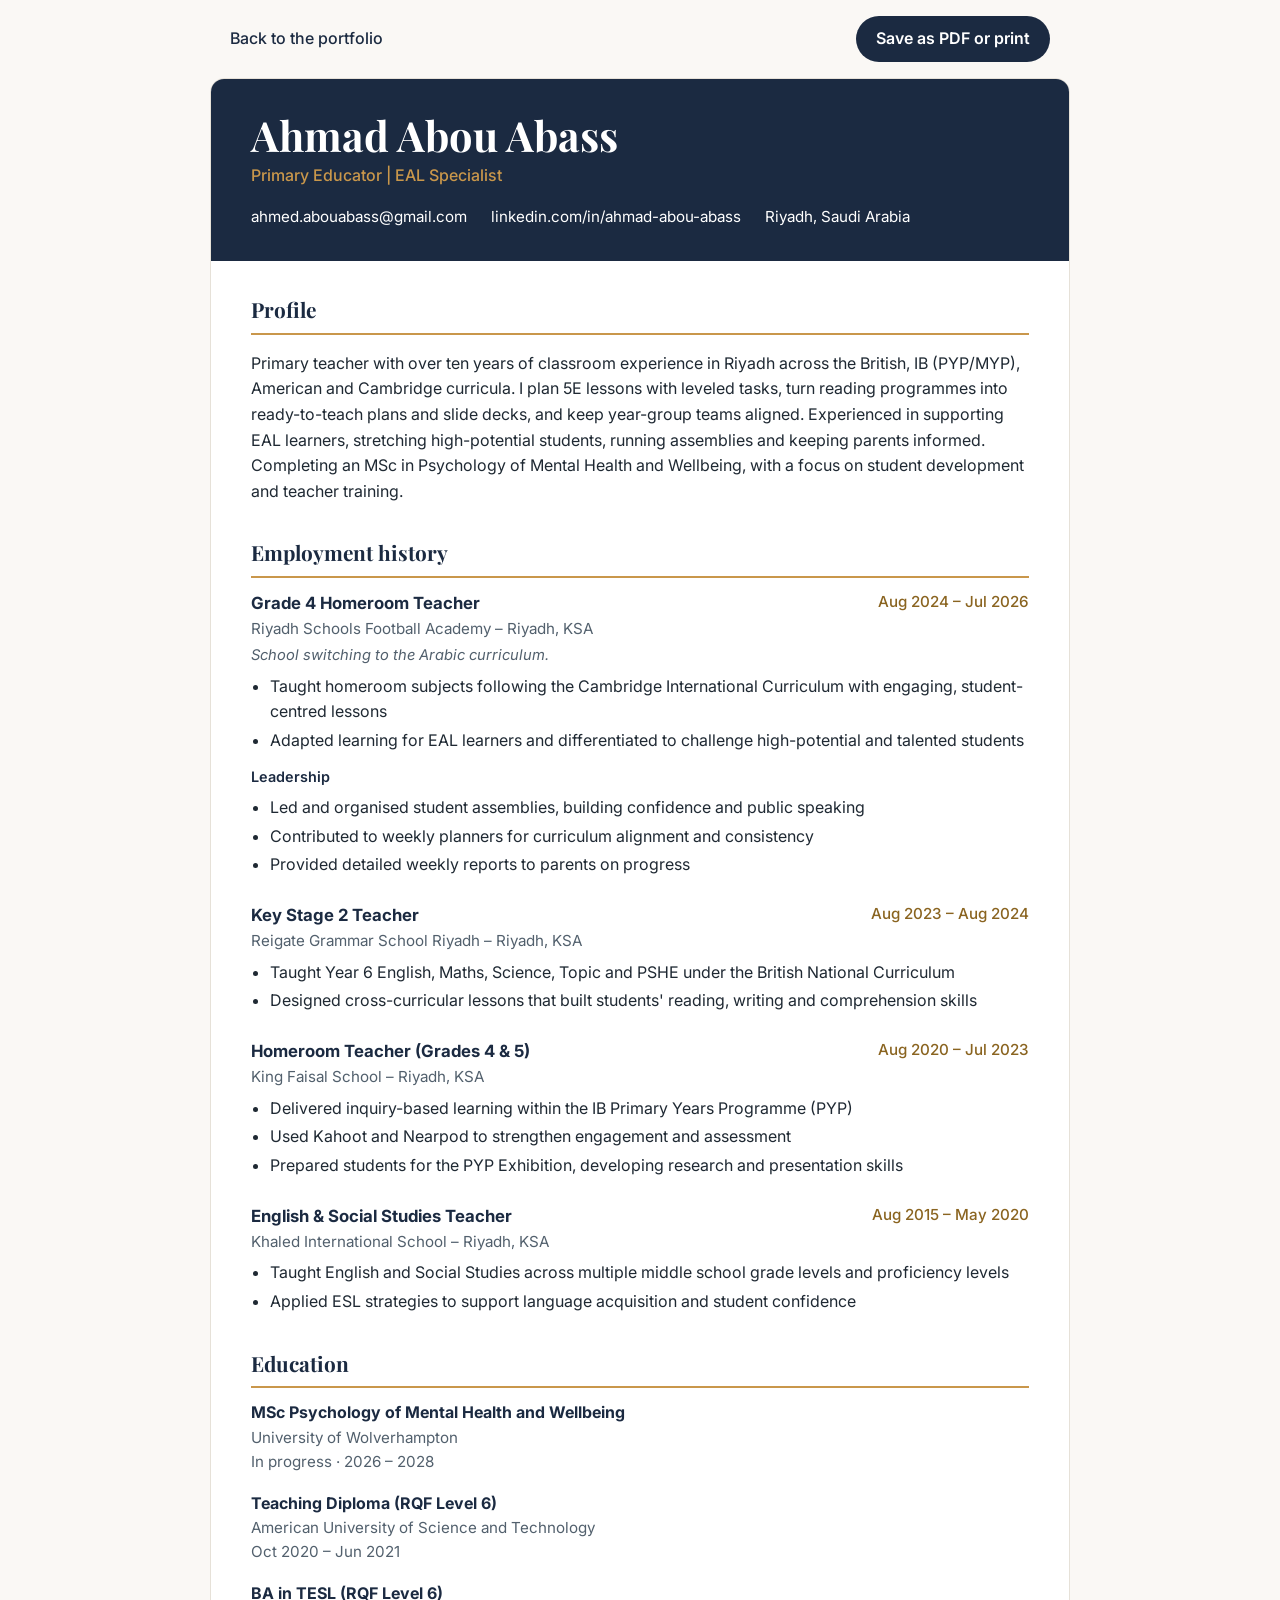
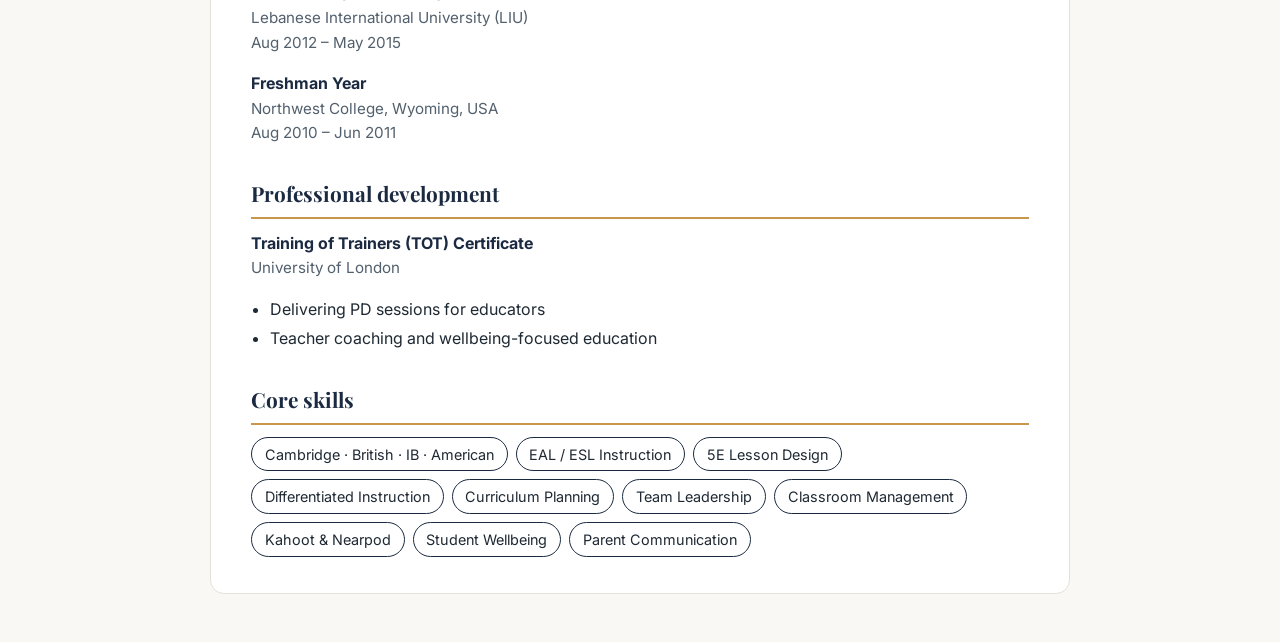
==== cv/index.html @ 603b6f7d "CV as a printable page without phone number; add Morning Ritual card Co-Authored-By: Claude Sonnet 5" ====
<!DOCTYPE html>
<html lang="en">
<head>
<meta charset="UTF-8">
<meta name="viewport" content="width=device-width, initial-scale=1">
<title>Ahmad Abou Abass | Curriculum Vitae</title>
<meta name="description" content="Curriculum vitae of Ahmad Abou Abass, primary educator and EAL specialist in Riyadh.">
<meta name="theme-color" content="#1B2A41">
<link rel="canonical" href="https://ahmedabouabass.github.io/Ahmad-Portfolio/cv/">
<link rel="preconnect" href="https://fonts.googleapis.com">
<link rel="preconnect" href="https://fonts.gstatic.com" crossorigin>
<link href="https://fonts.googleapis.com/css2?family=Inter:wght@400;500;600&family=Playfair+Display:wght@600;700&display=swap" rel="stylesheet">
<style>
:root{--navy:#1B2A41;--gold:#C9974B;--gold-dark:#8A6420;--ink:#1F2933;--muted:#52606D;--bg:#FAF8F5;--line:#E6E1D8}
*{box-sizing:border-box}
body{margin:0;font-family:Inter,system-ui,-apple-system,"Segoe UI",Roboto,Arial,sans-serif;color:var(--ink);background:var(--bg);line-height:1.6;font-size:16px}
a{color:var(--navy)}
.bar{display:flex;flex-wrap:wrap;gap:.75rem 1.5rem;justify-content:space-between;align-items:center;max-width:860px;margin:0 auto;padding:1rem 1.25rem}
.bar a.back{text-decoration:none;font-weight:500}
.bar button{font:inherit;font-weight:600;border:0;border-radius:999px;padding:.65rem 1.25rem;background:var(--navy);color:#fff;cursor:pointer}
.bar button:focus-visible,.bar a:focus-visible{outline:3px solid var(--gold);outline-offset:3px}
.page{max-width:860px;margin:0 auto 3rem;background:#fff;border:1px solid var(--line);border-radius:14px;overflow:hidden}
header.top{background:var(--navy);color:#fff;padding:2rem clamp(1.25rem,4vw,2.5rem)}
header.top h1{font-family:"Playfair Display",Georgia,serif;font-size:clamp(1.9rem,5vw,2.6rem);margin:0 0 .25rem;line-height:1.15}
header.top p{margin:0;color:var(--gold);font-weight:500}
.contact{display:flex;flex-wrap:wrap;gap:.25rem 1.5rem;margin-top:1rem;font-size:.95rem}
.contact a,.contact span{color:#fff;text-decoration:none}
.contact a:hover{text-decoration:underline}
main{padding:1.5rem clamp(1.25rem,4vw,2.5rem) 2.25rem}
h2{font-family:"Playfair Display",Georgia,serif;color:var(--navy);font-size:1.3rem;margin:2rem 0 .75rem;padding-bottom:.4rem;border-bottom:2px solid var(--gold)}
h2:first-child{margin-top:.5rem}
.job{margin:0 0 1.5rem;break-inside:avoid}
.job-head{display:flex;flex-wrap:wrap;justify-content:space-between;gap:.15rem 1rem}
.job h3{margin:0;font-size:1.05rem;color:var(--navy)}
.dates{color:var(--gold-dark);font-weight:500;font-size:.95rem}
.where{margin:0;color:var(--muted);font-size:.95rem}
.note{margin:.15rem 0 0;color:var(--muted);font-style:italic;font-size:.92rem}
.sub{margin:.75rem 0 0;font-weight:600;font-size:.9rem;color:var(--navy)}
ul{margin:.4rem 0 0;padding-left:1.2rem}
li{margin:.2rem 0}
.edu{margin:0 0 1rem;break-inside:avoid}
.edu strong{display:block;color:var(--navy)}
.edu span{display:block;color:var(--muted);font-size:.95rem}
.skills{display:flex;flex-wrap:wrap;gap:.5rem;list-style:none;padding:0;margin:.5rem 0 0}
.skills li{margin:0;padding:.3rem .8rem;border:1px solid var(--navy);border-radius:999px;font-size:.9rem}
@media print{
  @page{size:A4;margin:12mm}
  body{background:#fff;font-size:11px}
  .bar{display:none}
  .page{border:0;border-radius:0;margin:0;max-width:none}
  header.top{-webkit-print-color-adjust:exact;print-color-adjust:exact;padding:14px 18px}
  main{padding:8px 18px}
  h2{margin:12px 0 6px;font-size:14px}
  .job{margin-bottom:8px}
}
</style>
</head>
<body>
<div class="bar">
  <a class="back" href="../">Back to the portfolio</a>
  <button type="button" onclick="window.print()">Save as PDF or print</button>
</div>
<article class="page">
  <header class="top">
    <h1>Ahmad Abou Abass</h1>
    <p>Primary Educator | EAL Specialist</p>
    <div class="contact">
      <a href="mailto:ahmed.abouabass@gmail.com">ahmed.abouabass@gmail.com</a>
      <a href="https://www.linkedin.com/in/ahmad-abou-abass">linkedin.com/in/ahmad-abou-abass</a>
      <span>Riyadh, Saudi Arabia</span>
    </div>
  </header>
  <main>
    <h2>Profile</h2>
    <p>Primary teacher with over ten years of classroom experience in Riyadh across the British, IB (PYP/MYP), American and Cambridge curricula. I plan 5E lessons with leveled tasks, turn reading programmes into ready-to-teach plans and slide decks, and keep year-group teams aligned. Experienced in supporting EAL learners, stretching high-potential students, running assemblies and keeping parents informed. Completing an MSc in Psychology of Mental Health and Wellbeing, with a focus on student development and teacher training.</p>

    <h2>Employment history</h2>
    <section class="job">
      <div class="job-head"><h3>Grade 4 Homeroom Teacher</h3><span class="dates">Aug 2024 – Jul 2026</span></div>
      <p class="where">Riyadh Schools Football Academy – Riyadh, KSA</p>
      <p class="note">School switching to the Arabic curriculum.</p>
      <ul>
        <li>Taught homeroom subjects following the Cambridge International Curriculum with engaging, student-centred lessons</li>
        <li>Adapted learning for EAL learners and differentiated to challenge high-potential and talented students</li>
      </ul>
      <p class="sub">Leadership</p>
      <ul>
        <li>Led and organised student assemblies, building confidence and public speaking</li>
        <li>Contributed to weekly planners for curriculum alignment and consistency</li>
        <li>Provided detailed weekly reports to parents on progress</li>
      </ul>
    </section>
    <section class="job">
      <div class="job-head"><h3>Key Stage 2 Teacher</h3><span class="dates">Aug 2023 – Aug 2024</span></div>
      <p class="where">Reigate Grammar School Riyadh – Riyadh, KSA</p>
      <ul>
        <li>Taught Year 6 English, Maths, Science, Topic and PSHE under the British National Curriculum</li>
        <li>Designed cross-curricular lessons that built students' reading, writing and comprehension skills</li>
      </ul>
    </section>
    <section class="job">
      <div class="job-head"><h3>Homeroom Teacher (Grades 4 &amp; 5)</h3><span class="dates">Aug 2020 – Jul 2023</span></div>
      <p class="where">King Faisal School – Riyadh, KSA</p>
      <ul>
        <li>Delivered inquiry-based learning within the IB Primary Years Programme (PYP)</li>
        <li>Used Kahoot and Nearpod to strengthen engagement and assessment</li>
        <li>Prepared students for the PYP Exhibition, developing research and presentation skills</li>
      </ul>
    </section>
    <section class="job">
      <div class="job-head"><h3>English &amp; Social Studies Teacher</h3><span class="dates">Aug 2015 – May 2020</span></div>
      <p class="where">Khaled International School – Riyadh, KSA</p>
      <ul>
        <li>Taught English and Social Studies across multiple middle school grade levels and proficiency levels</li>
        <li>Applied ESL strategies to support language acquisition and student confidence</li>
      </ul>
    </section>

    <h2>Education</h2>
    <div class="edu"><strong>MSc Psychology of Mental Health and Wellbeing</strong><span>University of Wolverhampton</span><span>In progress · 2026 – 2028</span></div>
    <div class="edu"><strong>Teaching Diploma (RQF Level 6)</strong><span>American University of Science and Technology</span><span>Oct 2020 – Jun 2021</span></div>
    <div class="edu"><strong>BA in TESL (RQF Level 6)</strong><span>Lebanese International University (LIU)</span><span>Aug 2012 – May 2015</span></div>
    <div class="edu"><strong>Freshman Year</strong><span>Northwest College, Wyoming, USA</span><span>Aug 2010 – Jun 2011</span></div>

    <h2>Professional development</h2>
    <div class="edu"><strong>Training of Trainers (TOT) Certificate</strong><span>University of London</span></div>
    <ul>
      <li>Delivering PD sessions for educators</li>
      <li>Teacher coaching and wellbeing-focused education</li>
    </ul>

    <h2>Core skills</h2>
    <ul class="skills">
      <li>Cambridge · British · IB · American</li><li>EAL / ESL Instruction</li><li>5E Lesson Design</li><li>Differentiated Instruction</li><li>Curriculum Planning</li><li>Team Leadership</li><li>Classroom Management</li><li>Kahoot &amp; Nearpod</li><li>Student Wellbeing</li><li>Parent Communication</li>
    </ul>
  </main>
</article>
</body>
</html>
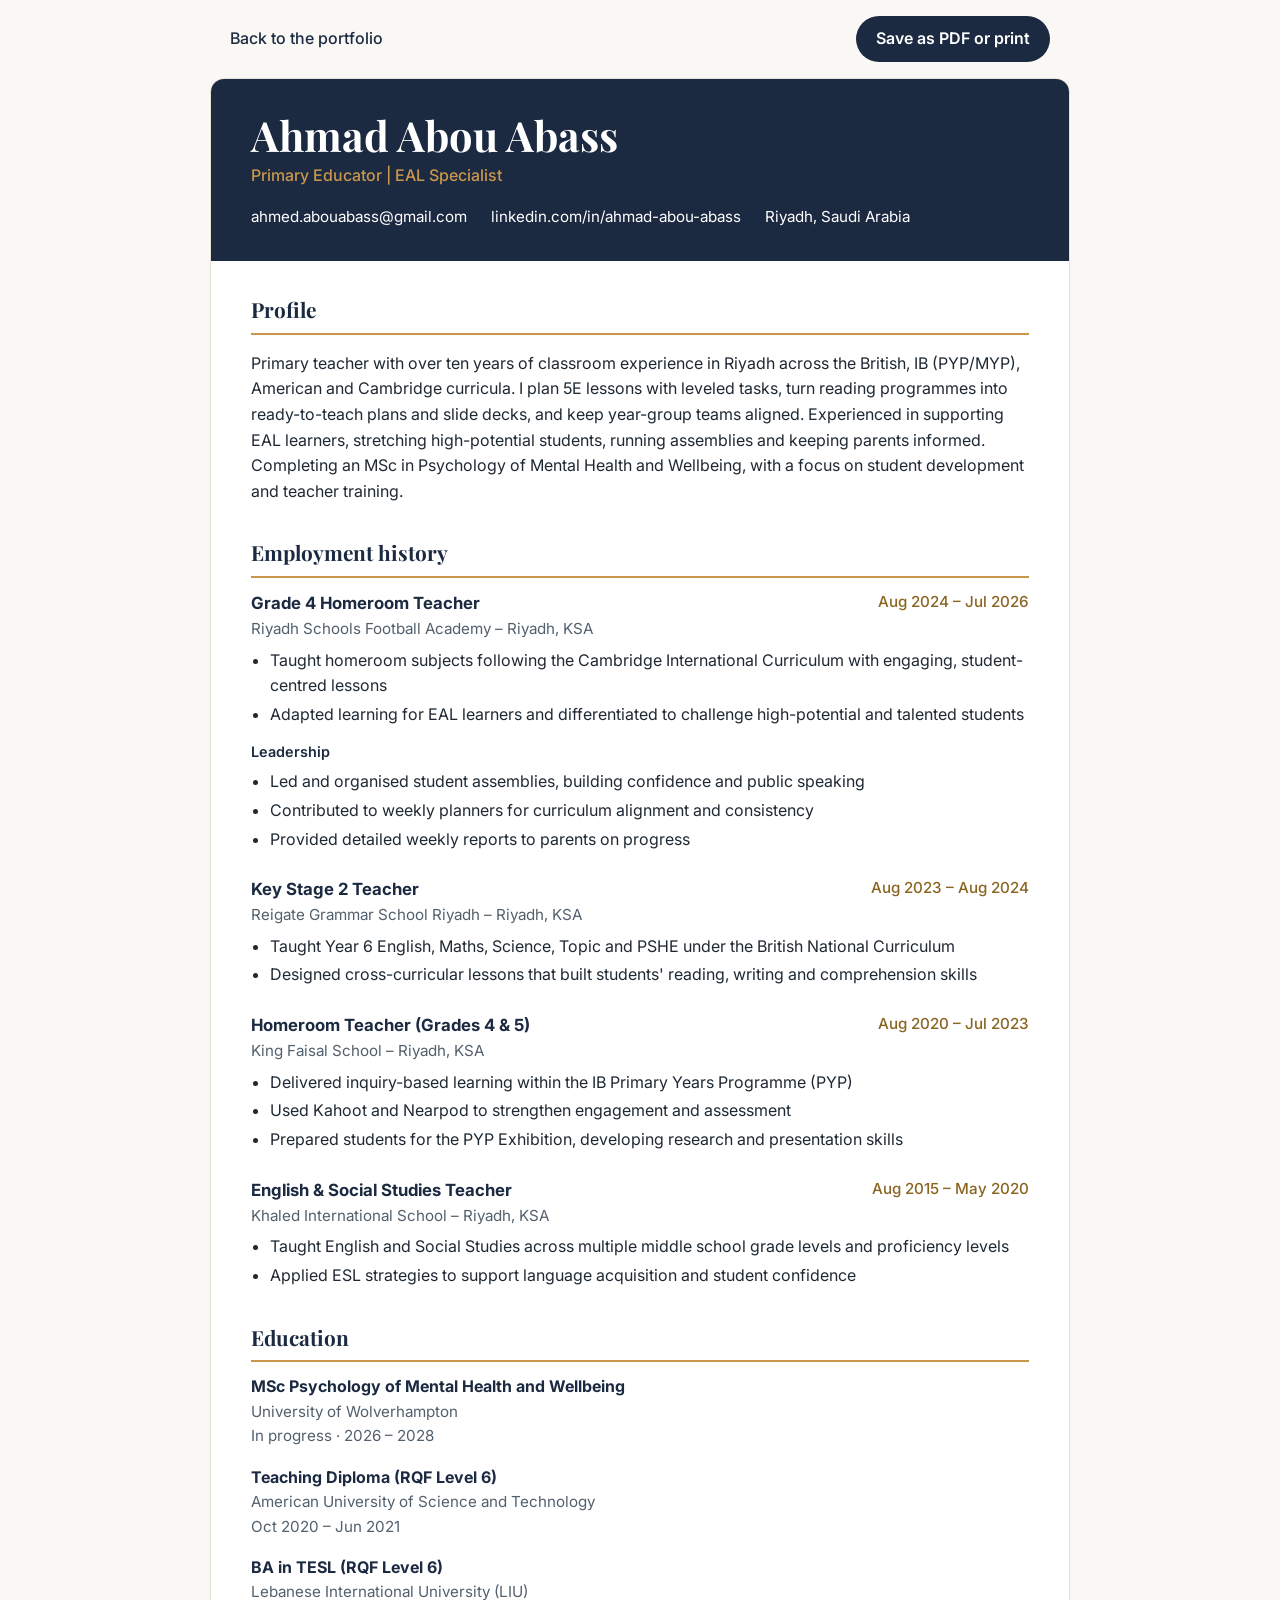
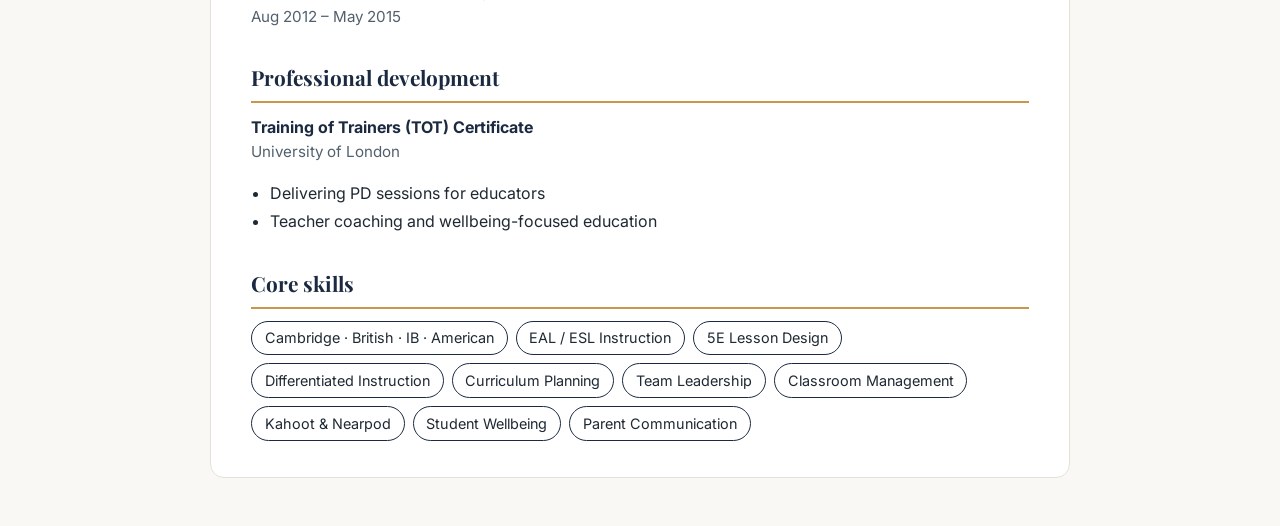
==== commit 75f3e50f: "CV: remove Freshman Year entry and school curriculum note Co-Authored-By: Claude Sonnet 5.5 <noreply" ====
--- a/cv/index.html
+++ b/cv/index.html
@@ -78,7 +78,6 @@
     <section class="job">
       <div class="job-head"><h3>Grade 4 Homeroom Teacher</h3><span class="dates">Aug 2024 – Jul 2026</span></div>
       <p class="where">Riyadh Schools Football Academy – Riyadh, KSA</p>
-      <p class="note">School switching to the Arabic curriculum.</p>
       <ul>
         <li>Taught homeroom subjects following the Cambridge International Curriculum with engaging, student-centred lessons</li>
         <li>Adapted learning for EAL learners and differentiated to challenge high-potential and talented students</li>
@@ -120,7 +119,6 @@
     <div class="edu"><strong>MSc Psychology of Mental Health and Wellbeing</strong><span>University of Wolverhampton</span><span>In progress · 2026 – 2028</span></div>
     <div class="edu"><strong>Teaching Diploma (RQF Level 6)</strong><span>American University of Science and Technology</span><span>Oct 2020 – Jun 2021</span></div>
     <div class="edu"><strong>BA in TESL (RQF Level 6)</strong><span>Lebanese International University (LIU)</span><span>Aug 2012 – May 2015</span></div>
-    <div class="edu"><strong>Freshman Year</strong><span>Northwest College, Wyoming, USA</span><span>Aug 2010 – Jun 2011</span></div>
 
     <h2>Professional development</h2>
     <div class="edu"><strong>Training of Trainers (TOT) Certificate</strong><span>University of London</span></div>
